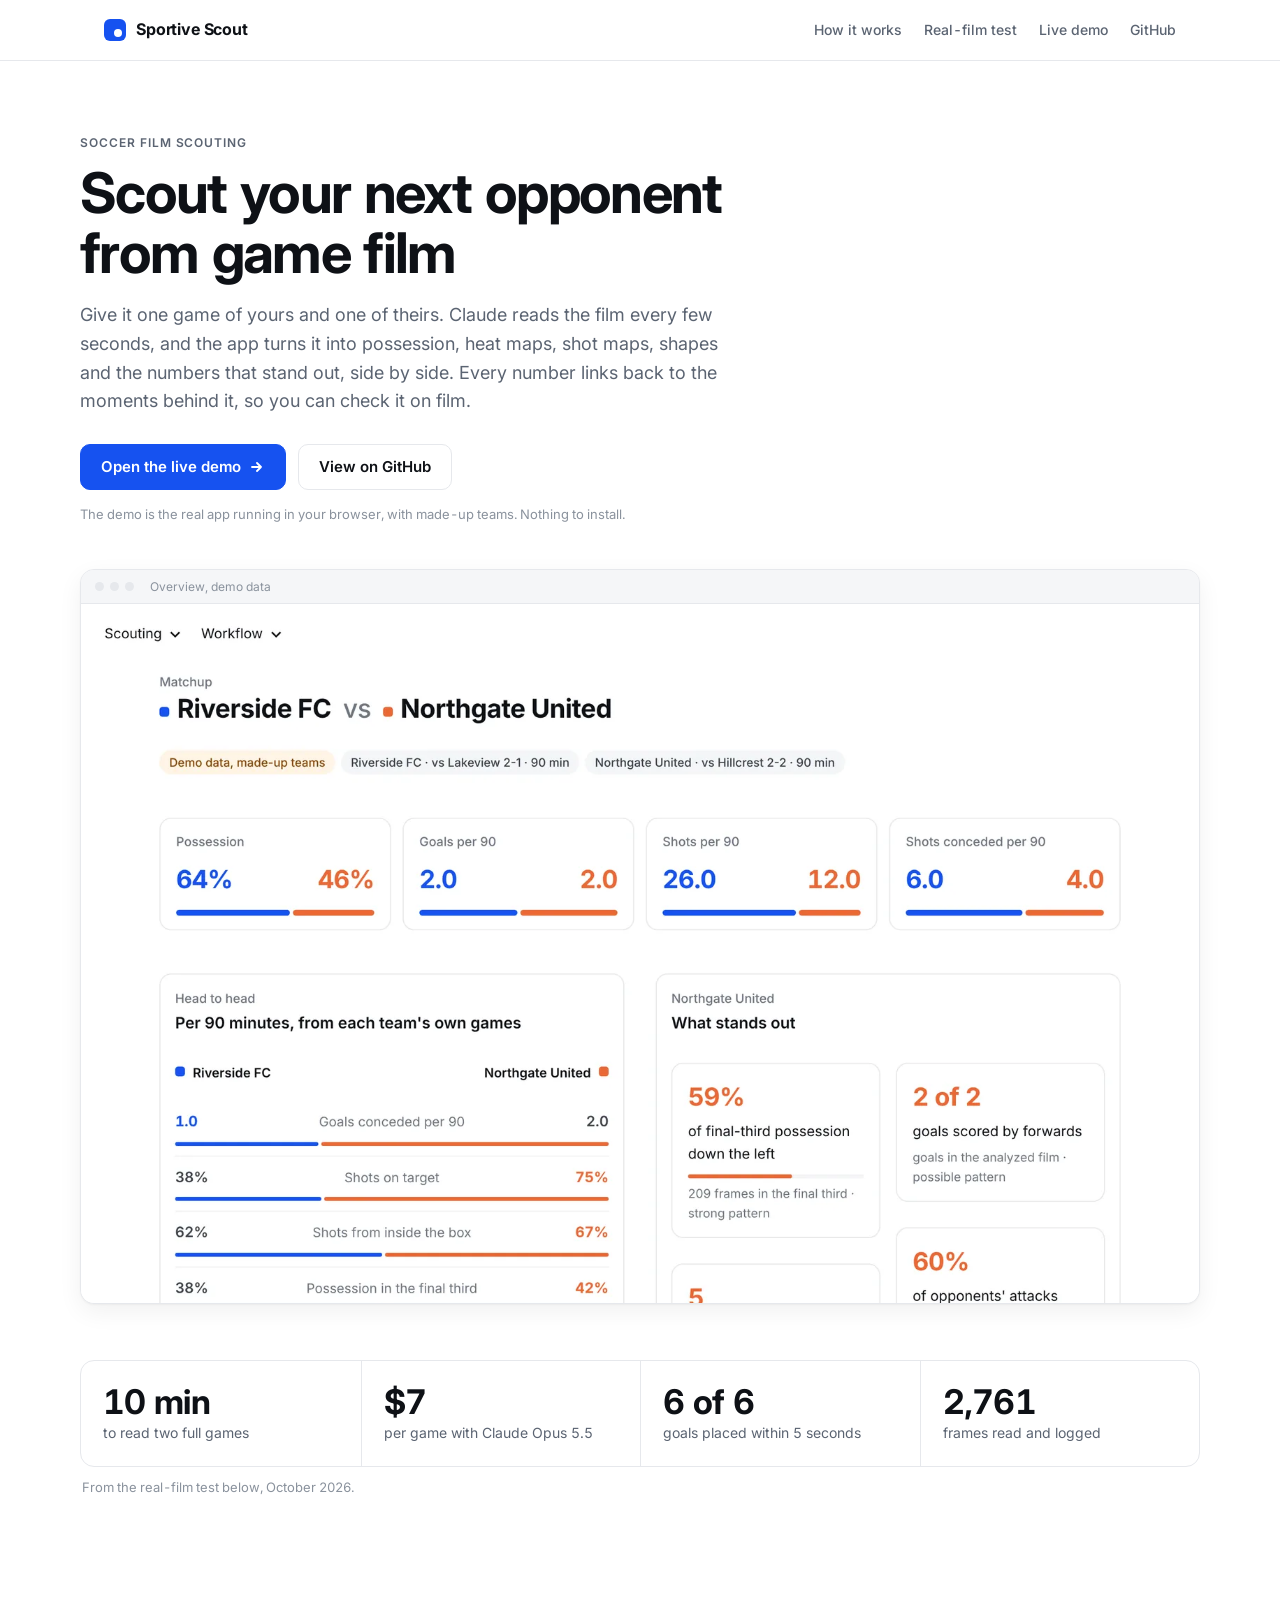
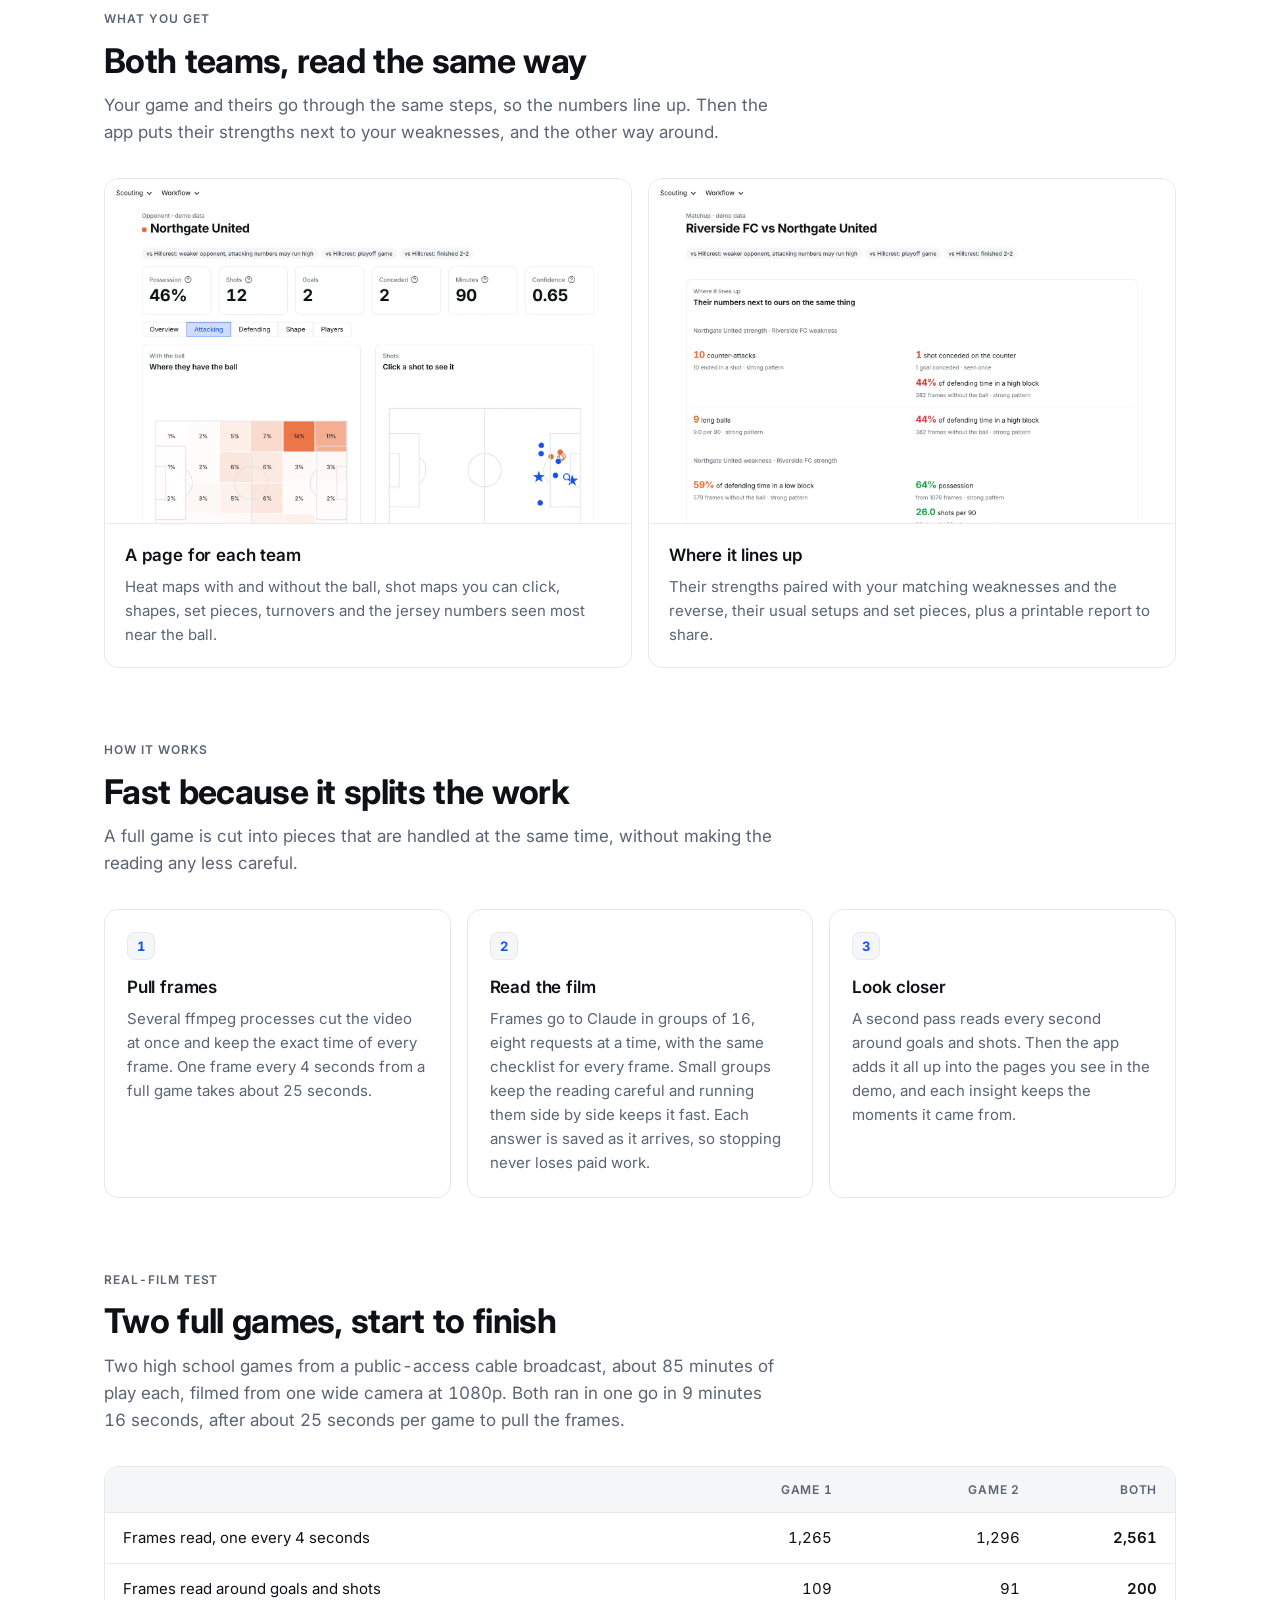
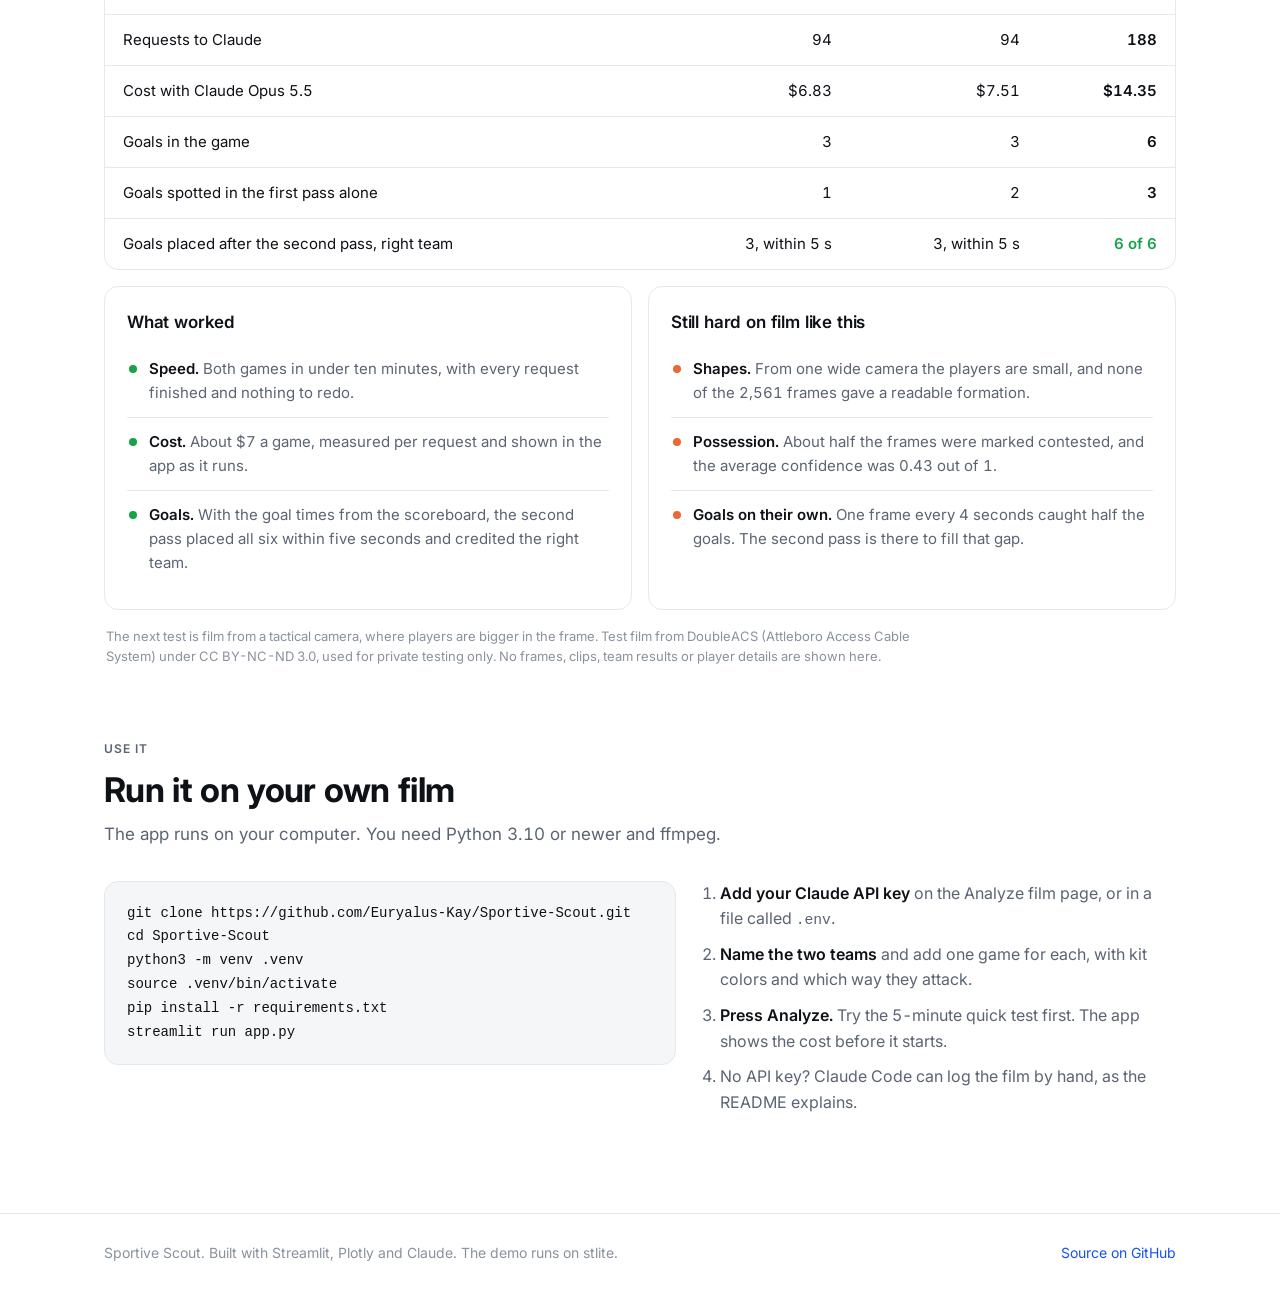
==== website/index.html @ 44b33cec "Website with a live in-browser demo, published to GitHub Pages - website/: landing page plus the rea" ====
<!doctype html>
<html lang="en">
<head>
  <meta charset="utf-8">
  <meta name="viewport" content="width=device-width, initial-scale=1">
  <title>Sportive Scout</title>
  <meta name="description" content="Scout your next opponent from game film. Claude reads the film, the app shows both teams side by side.">
  <link rel="icon" href="favicon.svg" type="image/svg+xml">
  <link rel="preconnect" href="https://fonts.googleapis.com">
  <link rel="preconnect" href="https://fonts.gstatic.com" crossorigin>
  <link href="https://fonts.googleapis.com/css2?family=Inter:wght@400;500;600;700&display=swap" rel="stylesheet">
  <style>
    :root {
      --bg: #ffffff; --soft: #f5f6f8; --card: #ffffff; --ink: #0e1116; --muted: #5b6472; --faint: #8a929d;
      --line: #e6e8ec; --blue: #1652f0; --blue-ink: #ffffff; --orange: #eb6834; --good: #16a34a;
      --shadow: 0 1px 2px rgba(14, 17, 22, .04), 0 8px 24px rgba(14, 17, 22, .06);
    }
    @media (prefers-color-scheme: dark) {
      :root:not([data-theme="light"]) {
        --bg: #0d1117; --soft: #141a22; --card: #121820; --ink: #e8ebef; --muted: #a2abb6; --faint: #7d8794;
        --line: #252d37; --blue: #4d7dff; --blue-ink: #ffffff; --orange: #ff8a57; --good: #34c26b;
        --shadow: 0 1px 2px rgba(0, 0, 0, .3), 0 8px 24px rgba(0, 0, 0, .35);
      }
    }
    :root[data-theme="dark"] {
      --bg: #0d1117; --soft: #141a22; --card: #121820; --ink: #e8ebef; --muted: #a2abb6; --faint: #7d8794;
      --line: #252d37; --blue: #4d7dff; --blue-ink: #ffffff; --orange: #ff8a57; --good: #34c26b;
      --shadow: 0 1px 2px rgba(0, 0, 0, .3), 0 8px 24px rgba(0, 0, 0, .35);
    }
    * { box-sizing: border-box; }
    html { -webkit-text-size-adjust: 100%; }
    body { margin: 0; background: var(--bg); color: var(--ink); font: 16px/1.6 Inter, -apple-system, BlinkMacSystemFont,
           "Segoe UI", Roboto, sans-serif; font-feature-settings: "tnum" 1; }
    a { color: var(--blue); text-decoration: none; }
    a:hover { text-decoration: underline; }
    code { font: 0.92em ui-monospace, SFMono-Regular, Menlo, Consolas, monospace; }
    .wrap { max-width: 1120px; margin: 0 auto; padding: 0 24px; }
    @media (max-width: 640px) { .wrap { padding: 0 16px; } }

    header { border-bottom: 1px solid var(--line); }
    nav { display: flex; align-items: center; justify-content: space-between; height: 60px; gap: 16px; }
    .brand { display: flex; align-items: center; gap: 10px; font-weight: 700; letter-spacing: -.01em; color: var(--ink); }
    .brand:hover { text-decoration: none; }
    .mark { width: 22px; height: 22px; border-radius: 6px; background: var(--blue); position: relative; flex: none; }
    .mark::after { content: ""; position: absolute; width: 8px; height: 8px; border-radius: 50%; background: #fff; right: 4px; bottom: 4px; }
    .links { display: flex; gap: 22px; font-size: 14px; font-weight: 500; }
    .links a { color: var(--muted); }
    .links a:hover { color: var(--ink); text-decoration: none; }
    @media (max-width: 720px) { .links .opt { display: none; } }

    .eyebrow { font-size: 12px; font-weight: 600; letter-spacing: .08em; text-transform: uppercase; color: var(--muted); margin: 0 0 12px; }
    h1 { font-size: clamp(34px, 5.2vw, 56px); line-height: 1.06; letter-spacing: -.03em; margin: 0 0 18px; font-weight: 700; max-width: 760px; }
    h2 { font-size: clamp(26px, 3.4vw, 34px); line-height: 1.15; letter-spacing: -.02em; margin: 0 0 12px; font-weight: 700; }
    h3 { font-size: 17px; letter-spacing: -.01em; margin: 0 0 6px; font-weight: 600; }
    .lede { font-size: 18px; color: var(--muted); max-width: 640px; margin: 0 0 28px; }
    .hero { padding: 72px 0 40px; }
    @media (max-width: 640px) { .hero { padding: 44px 0 28px; } .lede { font-size: 17px; } }

    .ctas { display: flex; flex-wrap: wrap; gap: 12px; align-items: center; }
    .btn { display: inline-flex; align-items: center; gap: 8px; height: 46px; padding: 0 20px; border-radius: 10px; font-weight: 600;
           font-size: 15px; border: 1px solid var(--line); color: var(--ink); background: var(--card); }
    .btn:hover { text-decoration: none; border-color: var(--faint); }
    .btn.primary { background: var(--blue); border-color: var(--blue); color: var(--blue-ink); }
    .btn.primary:hover { filter: brightness(1.08); }
    .note { font-size: 13px; color: var(--faint); margin: 14px 0 0; }

    .frame { margin-top: 44px; border: 1px solid var(--line); border-radius: 14px; overflow: hidden; background: var(--card); box-shadow: var(--shadow); }
    .frame .bar { display: flex; align-items: center; gap: 6px; height: 34px; padding: 0 14px; border-bottom: 1px solid var(--line); background: var(--soft); }
    .frame .bar i { width: 9px; height: 9px; border-radius: 50%; background: var(--line); display: block; }
    .frame .bar span { margin-left: 10px; font-size: 12px; color: var(--faint); }
    .frame img { display: block; width: 100%; height: auto; aspect-ratio: 1600 / 1000; object-fit: cover; object-position: top; }

    .numbers { display: grid; grid-template-columns: repeat(4, 1fr); border: 1px solid var(--line); border-radius: 14px; margin: 56px 0 0; background: var(--card); }
    .numbers div { padding: 22px 22px 20px; border-left: 1px solid var(--line); }
    .numbers div:first-child { border-left: 0; }
    .numbers b { display: block; font-size: 34px; line-height: 1.1; letter-spacing: -.02em; font-weight: 700; }
    .numbers span { font-size: 14px; color: var(--muted); }
    @media (max-width: 760px) {
      .numbers { grid-template-columns: 1fr 1fr; }
      .numbers div:nth-child(3) { border-left: 0; }
      .numbers div:nth-child(n+3) { border-top: 1px solid var(--line); }
      .numbers b { font-size: 28px; }
    }
    .numbers-note { font-size: 13px; color: var(--faint); margin: 10px 2px 0; }

    section { padding: 72px 0 0; }
    @media (max-width: 640px) { section { padding-top: 52px; } }
    .intro { color: var(--muted); max-width: 680px; margin: 0 0 32px; font-size: 17px; }

    .grid3 { display: grid; grid-template-columns: repeat(3, 1fr); gap: 16px; }
    @media (max-width: 860px) { .grid3 { grid-template-columns: 1fr; } }
    .card { border: 1px solid var(--line); border-radius: 14px; background: var(--card); padding: 22px; }
    .card p { margin: 0; color: var(--muted); font-size: 15px; }
    .step { width: 28px; height: 28px; border-radius: 8px; background: var(--soft); border: 1px solid var(--line); display: grid;
            place-items: center; font-size: 13px; font-weight: 700; color: var(--blue); margin-bottom: 14px; }

    .shots { display: grid; grid-template-columns: 1fr 1fr; gap: 16px; }
    @media (max-width: 860px) { .shots { grid-template-columns: 1fr; } }
    .shot { border: 1px solid var(--line); border-radius: 14px; overflow: hidden; background: var(--card); }
    .shot img { display: block; width: 100%; height: auto; aspect-ratio: 1600 / 1050; object-fit: cover; object-position: top; border-bottom: 1px solid var(--line); }
    .shot div { padding: 18px 20px 20px; }
    .shot p { margin: 0; color: var(--muted); font-size: 15px; }

    .table-wrap { border: 1px solid var(--line); border-radius: 14px; overflow-x: auto; background: var(--card); }
    table { width: 100%; border-collapse: collapse; font-size: 15px; min-width: 520px; }
    th, td { padding: 13px 18px; text-align: right; border-top: 1px solid var(--line); white-space: nowrap; }
    th:first-child, td:first-child { text-align: left; white-space: normal; }
    thead th { border-top: 0; font-size: 12px; font-weight: 600; letter-spacing: .06em; text-transform: uppercase; color: var(--muted); background: var(--soft); }
    td.total { font-weight: 600; }
    .ok { color: var(--good); }

    .split { display: grid; grid-template-columns: 1fr 1fr; gap: 16px; margin-top: 16px; }
    @media (max-width: 860px) { .split { grid-template-columns: 1fr; } }
    .list { margin: 8px 0 0; padding: 0; list-style: none; }
    .list li { padding: 12px 0 12px 22px; border-top: 1px solid var(--line); position: relative; color: var(--muted); font-size: 15px; }
    .list li:first-child { border-top: 0; }
    .list li::before { content: ""; position: absolute; left: 2px; top: 20px; width: 8px; height: 8px; border-radius: 50%; }
    .list.good li::before { background: var(--good); }
    .list.bad li::before { background: var(--orange); }
    .list b { color: var(--ink); font-weight: 600; }
    .credit { font-size: 13px; color: var(--faint); margin: 16px 2px 0; max-width: 820px; }

    pre { margin: 0; padding: 20px 22px; border-radius: 14px; background: var(--soft); border: 1px solid var(--line); overflow-x: auto;
          font: 14px/1.7 ui-monospace, SFMono-Regular, Menlo, Consolas, monospace; color: var(--ink); }
    pre code { font: inherit; }
    .run { display: grid; grid-template-columns: 1.2fr 1fr; gap: 24px; align-items: start; }
    @media (max-width: 860px) { .run { grid-template-columns: 1fr; } }
    .run ol { margin: 0; padding-left: 20px; color: var(--muted); }
    .run li { margin: 0 0 10px; }
    .run li b { color: var(--ink); font-weight: 600; }

    footer { margin-top: 88px; border-top: 1px solid var(--line); padding: 28px 0 40px; font-size: 14px; color: var(--faint); }
    footer .wrap { display: flex; justify-content: space-between; gap: 16px; flex-wrap: wrap; }
  </style>
</head>
<body>
  <header>
    <div class="wrap">
      <nav>
        <a class="brand" href="./"><span class="mark"></span>Sportive Scout</a>
        <div class="links">
          <a class="opt" href="#how">How it works</a>
          <a class="opt" href="#tested">Real-film test</a>
          <a href="demo/">Live demo</a>
          <a href="https://github.com/Euryalus-Kay/Sportive-Scout">GitHub</a>
        </div>
      </nav>
    </div>
  </header>

  <main>
    <div class="wrap hero">
      <p class="eyebrow">Soccer film scouting</p>
      <h1>Scout your next opponent from game film</h1>
      <p class="lede">Give it one game of yours and one of theirs. Claude reads the film every few seconds, and the app turns it
        into possession, heat maps, shot maps, shapes and the numbers that stand out, side by side. Every number links back
        to the moments behind it, so you can check it on film.</p>
      <div class="ctas">
        <a class="btn primary" href="demo/">Open the live demo
          <svg width="16" height="16" viewBox="0 0 16 16" fill="none" aria-hidden="true"><path d="M3 8h9m-4-4 4 4-4 4" stroke="currentColor" stroke-width="1.8" stroke-linecap="round" stroke-linejoin="round"/></svg></a>
        <a class="btn" href="https://github.com/Euryalus-Kay/Sportive-Scout">View on GitHub</a>
      </div>
      <p class="note">The demo is the real app running in your browser, with made-up teams. Nothing to install.</p>

      <div class="frame">
        <div class="bar"><i></i><i></i><i></i><span>Overview, demo data</span></div>
        <img src="img/overview.webp" width="1600" height="1000" alt="The Overview page comparing two made-up teams on possession, goals and shots, with a head-to-head table, standout numbers, a momentum chart and a formation">
      </div>

      <div class="numbers" aria-label="Results from the real-film test">
        <div><b>10 min</b><span>to read two full games</span></div>
        <div><b>$7</b><span>per game with Claude Opus 5.5</span></div>
        <div><b>6 of 6</b><span>goals placed within 5 seconds</span></div>
        <div><b>2,761</b><span>frames read and logged</span></div>
      </div>
      <p class="numbers-note">From the real-film test below, October 2026.</p>
    </div>

    <section>
      <div class="wrap">
        <p class="eyebrow">What you get</p>
        <h2>Both teams, read the same way</h2>
        <p class="intro">Your game and theirs go through the same steps, so the numbers line up. Then the app puts their
          strengths next to your weaknesses, and the other way around.</p>
        <div class="shots">
          <div class="shot">
            <img src="img/attacking.webp" width="1600" height="1050" loading="lazy" alt="A team page with possession, shots and goals, a heat map of where the team has the ball and a shot map">
            <div><h3>A page for each team</h3>
              <p>Heat maps with and without the ball, shot maps you can click, shapes, set pieces, turnovers and the
                jersey numbers seen most near the ball.</p></div>
          </div>
          <div class="shot">
            <img src="img/matchup.webp" width="1600" height="1050" loading="lazy" alt="The Matchup page pairing one team's strengths with the other team's weaknesses">
            <div><h3>Where it lines up</h3>
              <p>Their strengths paired with your matching weaknesses and the reverse, their usual setups and set pieces,
                plus a printable report to share.</p></div>
          </div>
        </div>
      </div>
    </section>

    <section id="how">
      <div class="wrap">
        <p class="eyebrow">How it works</p>
        <h2>Fast because it splits the work</h2>
        <p class="intro">A full game is cut into pieces that are handled at the same time, without making the reading any
          less careful.</p>
        <div class="grid3">
          <div class="card"><div class="step">1</div><h3>Pull frames</h3>
            <p>Several ffmpeg processes cut the video at once and keep the exact time of every frame. One frame every 4
              seconds from a full game takes about 25 seconds.</p></div>
          <div class="card"><div class="step">2</div><h3>Read the film</h3>
            <p>Frames go to Claude in groups of 16, eight requests at a time, with the same checklist for every frame.
              Small groups keep the reading careful and running them side by side keeps it fast. Each answer is saved as
              it arrives, so stopping never loses paid work.</p></div>
          <div class="card"><div class="step">3</div><h3>Look closer</h3>
            <p>A second pass reads every second around goals and shots. Then the app adds it all up into the pages you
              see in the demo, and each insight keeps the moments it came from.</p></div>
        </div>
      </div>
    </section>

    <section id="tested">
      <div class="wrap">
        <p class="eyebrow">Real-film test</p>
        <h2>Two full games, start to finish</h2>
        <p class="intro">Two high school games from a public-access cable broadcast, about 85 minutes of play each, filmed
          from one wide camera at 1080p. Both ran in one go in 9 minutes 16 seconds, after about 25 seconds per game to
          pull the frames.</p>
        <div class="table-wrap">
          <table>
            <thead><tr><th></th><th>Game 1</th><th>Game 2</th><th>Both</th></tr></thead>
            <tbody>
              <tr><td>Frames read, one every 4 seconds</td><td>1,265</td><td>1,296</td><td class="total">2,561</td></tr>
              <tr><td>Frames read around goals and shots</td><td>109</td><td>91</td><td class="total">200</td></tr>
              <tr><td>Requests to Claude</td><td>94</td><td>94</td><td class="total">188</td></tr>
              <tr><td>Cost with Claude Opus 5.5</td><td>$6.83</td><td>$7.51</td><td class="total">$14.35</td></tr>
              <tr><td>Goals in the game</td><td>3</td><td>3</td><td class="total">6</td></tr>
              <tr><td>Goals spotted in the first pass alone</td><td>1</td><td>2</td><td class="total">3</td></tr>
              <tr><td>Goals placed after the second pass, right team</td><td>3, within 5 s</td><td>3, within 5 s</td><td class="total ok">6 of 6</td></tr>
            </tbody>
          </table>
        </div>
        <div class="split">
          <div class="card">
            <h3>What worked</h3>
            <ul class="list good">
              <li><b>Speed.</b> Both games in under ten minutes, with every request finished and nothing to redo.</li>
              <li><b>Cost.</b> About $7 a game, measured per request and shown in the app as it runs.</li>
              <li><b>Goals.</b> With the goal times from the scoreboard, the second pass placed all six within five seconds and credited the right team.</li>
            </ul>
          </div>
          <div class="card">
            <h3>Still hard on film like this</h3>
            <ul class="list bad">
              <li><b>Shapes.</b> From one wide camera the players are small, and none of the 2,561 frames gave a readable formation.</li>
              <li><b>Possession.</b> About half the frames were marked contested, and the average confidence was 0.43 out of 1.</li>
              <li><b>Goals on their own.</b> One frame every 4 seconds caught half the goals. The second pass is there to fill that gap.</li>
            </ul>
          </div>
        </div>
        <p class="credit">The next test is film from a tactical camera, where players are bigger in the frame. Test film from
          DoubleACS (Attleboro Access Cable System) under CC BY-NC-ND 3.0, used for private testing only. No frames, clips,
          team results or player details are shown here.</p>
      </div>
    </section>

    <section id="run">
      <div class="wrap">
        <p class="eyebrow">Use it</p>
        <h2>Run it on your own film</h2>
        <p class="intro">The app runs on your computer. You need Python 3.10 or newer and ffmpeg.</p>
        <div class="run">
          <pre><code>git clone https://github.com/Euryalus-Kay/Sportive-Scout.git
cd Sportive-Scout
python3 -m venv .venv
source .venv/bin/activate
pip install -r requirements.txt
streamlit run app.py</code></pre>
          <ol>
            <li><b>Add your Claude API key</b> on the Analyze film page, or in a file called <code>.env</code>.</li>
            <li><b>Name the two teams</b> and add one game for each, with kit colors and which way they attack.</li>
            <li><b>Press Analyze.</b> Try the 5-minute quick test first. The app shows the cost before it starts.</li>
            <li>No API key? Claude Code can log the film by hand, as the README explains.</li>
          </ol>
        </div>
      </div>
    </section>
  </main>

  <footer>
    <div class="wrap">
      <span>Sportive Scout. Built with Streamlit, Plotly and Claude. The demo runs on stlite.</span>
      <a href="https://github.com/Euryalus-Kay/Sportive-Scout">Source on GitHub</a>
    </div>
  </footer>
</body>
</html>
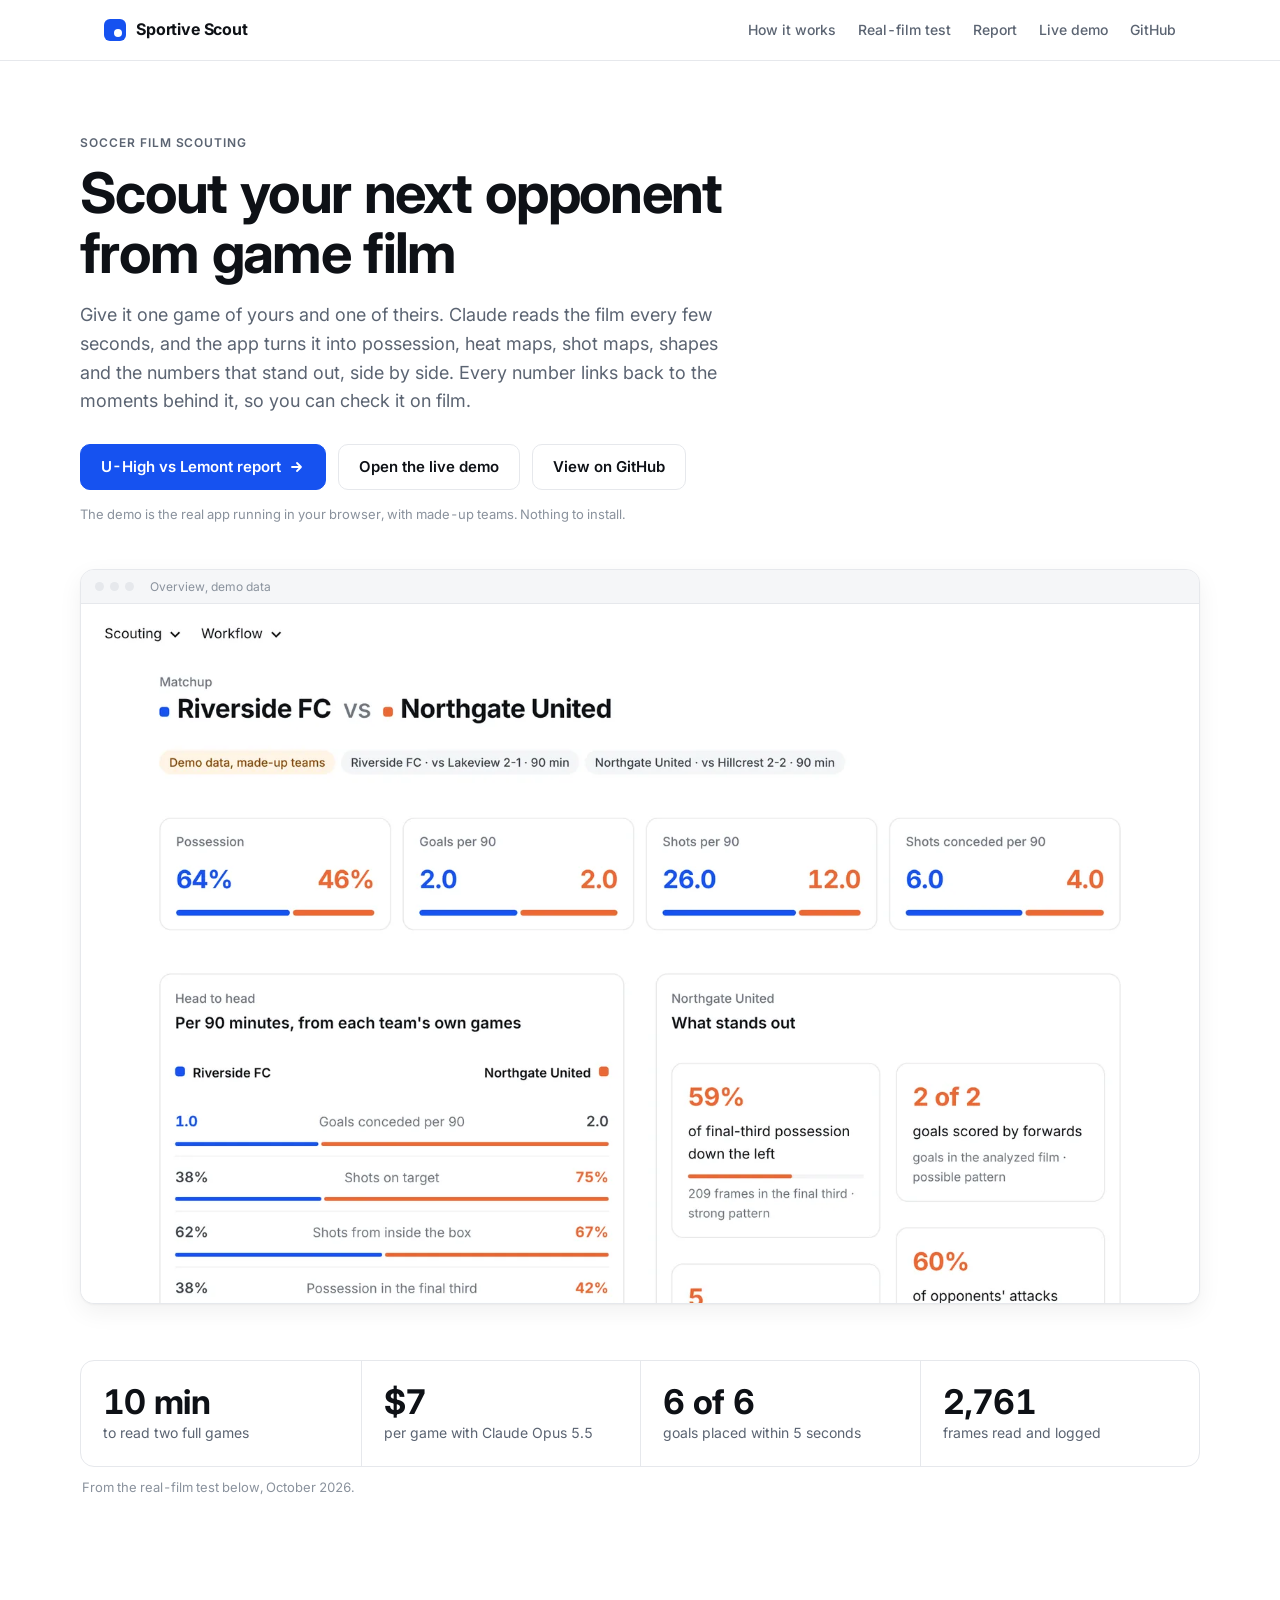
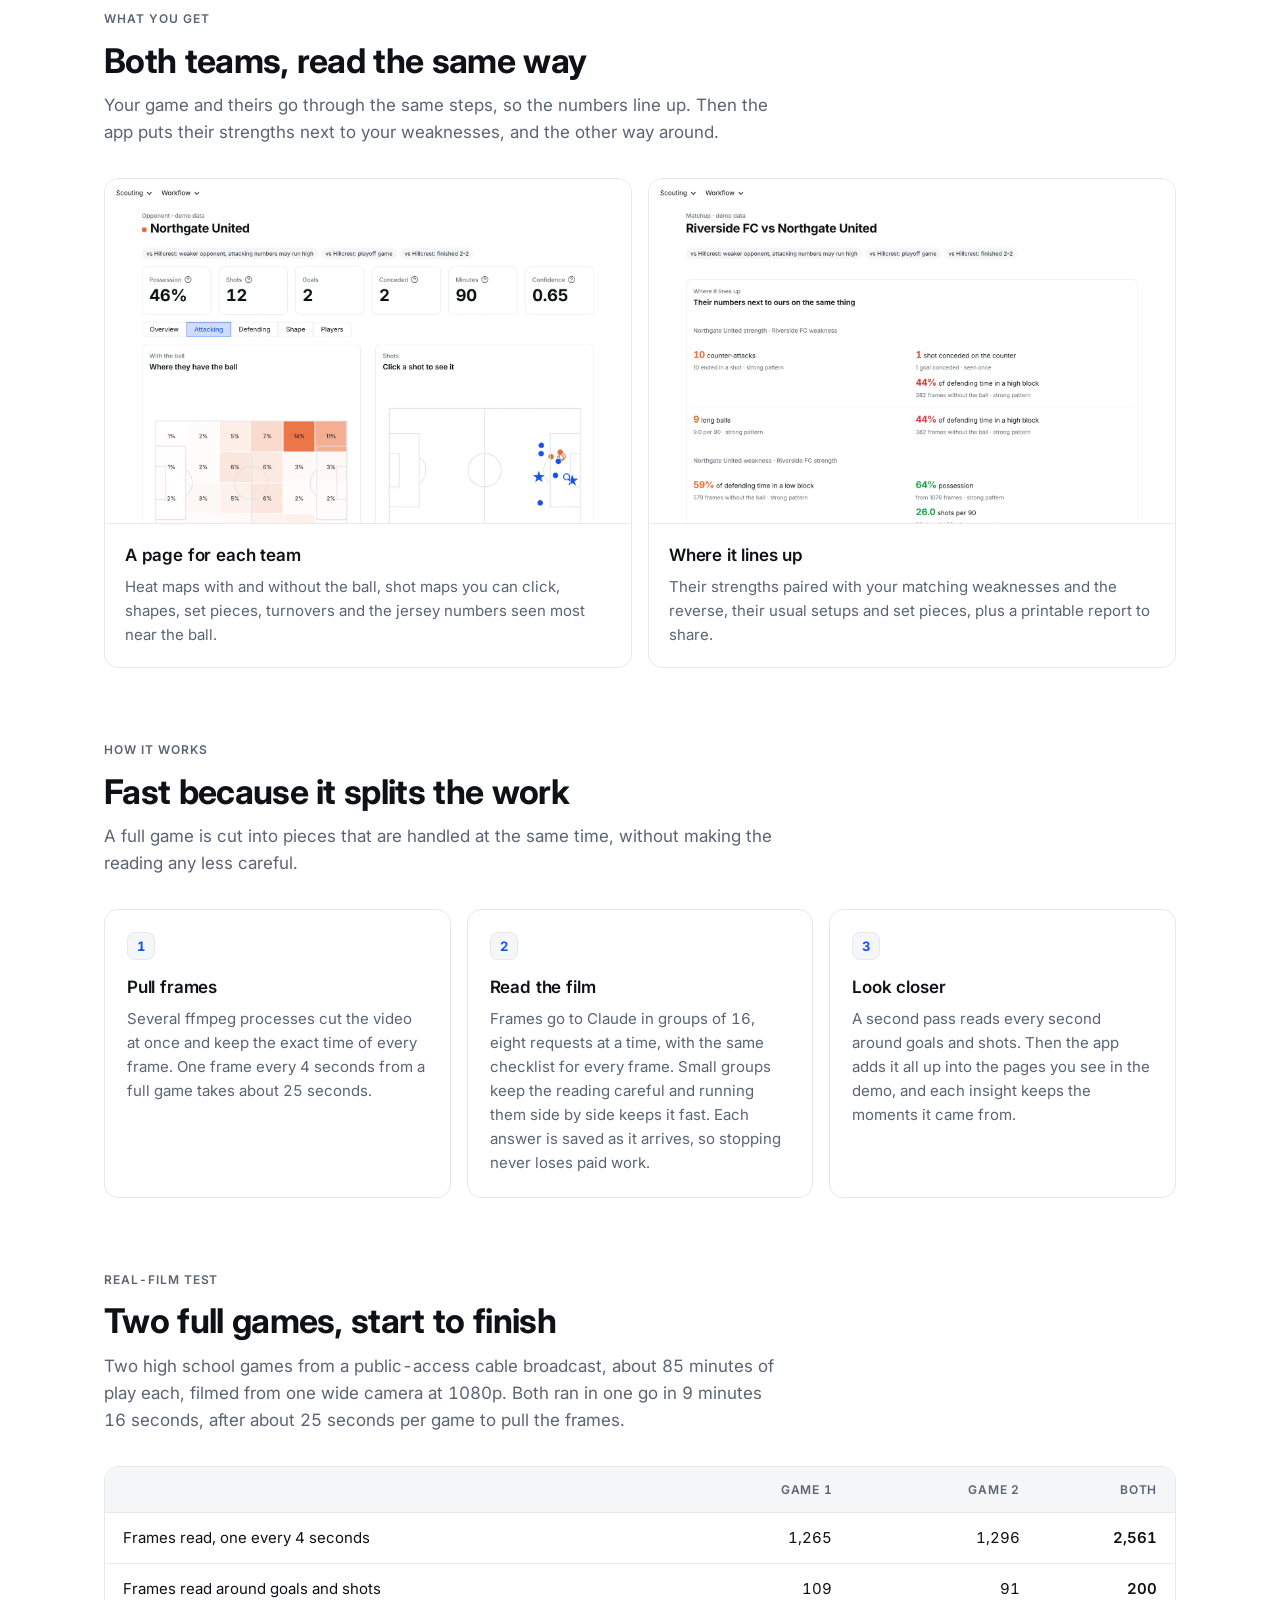
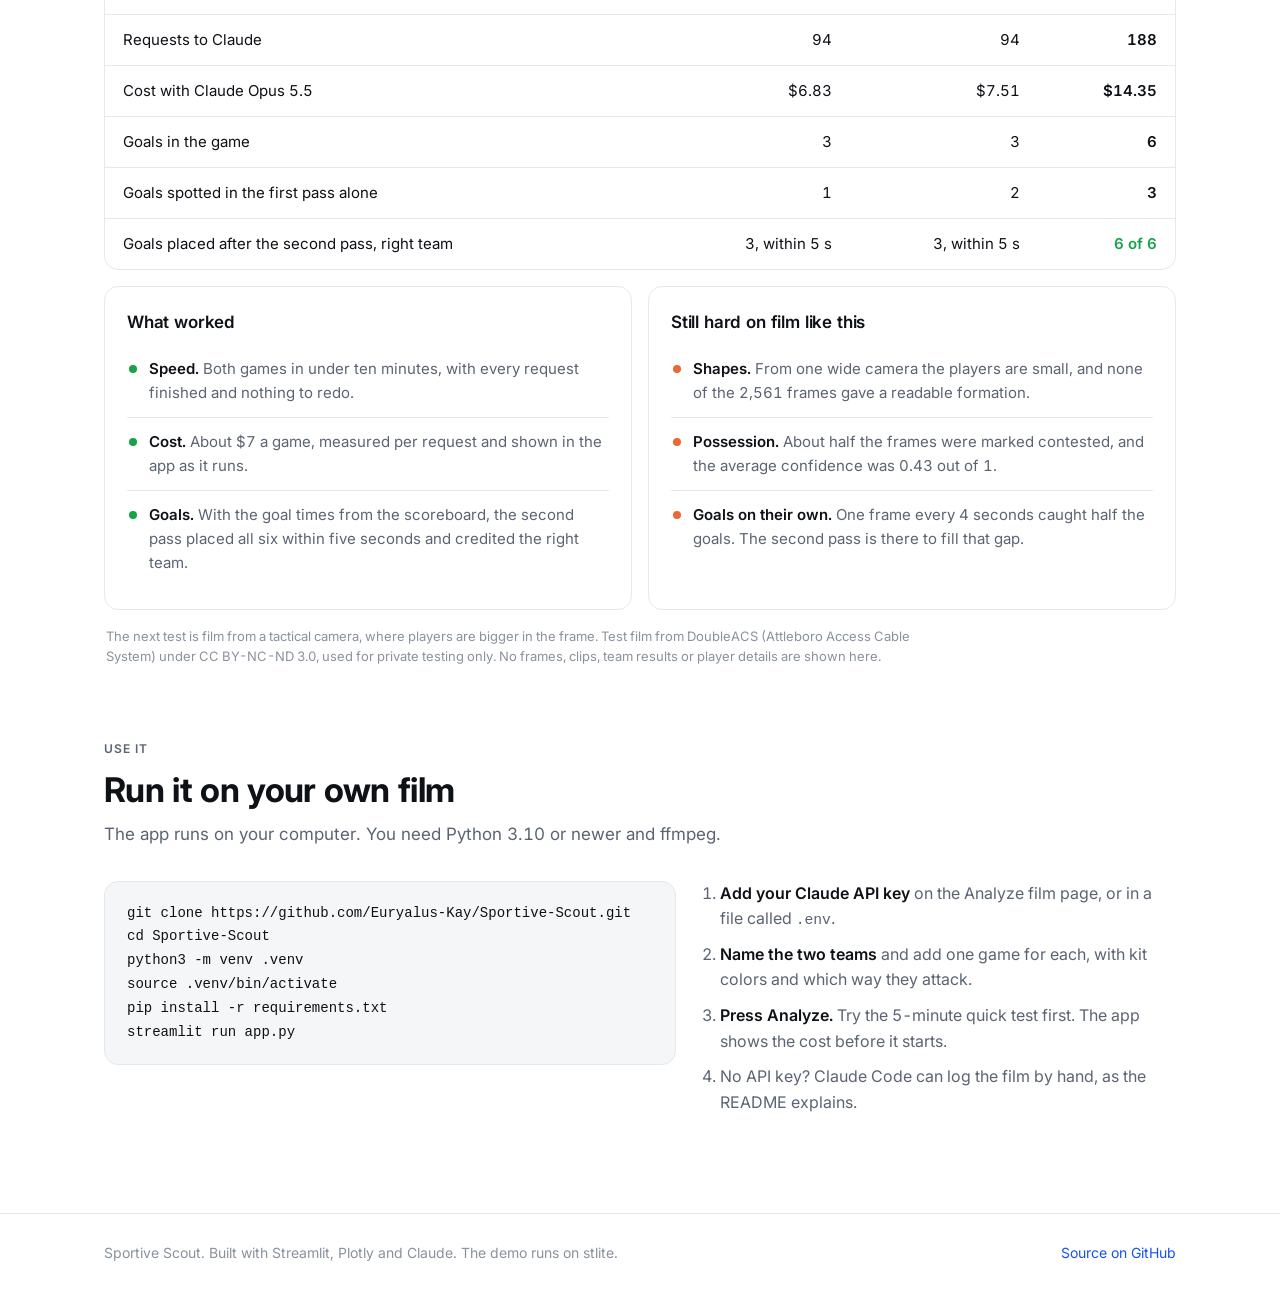
==== commit fd9ba3a8: "Game report site: U-High vs Lemont with every moment, clip and chart website/build_game.py turns a f" ====
--- a/website/index.html
+++ b/website/index.html
@@ -141,6 +141,7 @@
         <div class="links">
           <a class="opt" href="#how">How it works</a>
           <a class="opt" href="#tested">Real-film test</a>
+          <a href="games/u-high-vs-lemont/">Report</a>
           <a href="demo/">Live demo</a>
           <a href="https://github.com/Euryalus-Kay/Sportive-Scout">GitHub</a>
         </div>
@@ -156,8 +157,9 @@
         into possession, heat maps, shot maps, shapes and the numbers that stand out, side by side. Every number links back
         to the moments behind it, so you can check it on film.</p>
       <div class="ctas">
-        <a class="btn primary" href="demo/">Open the live demo
+        <a class="btn primary" href="games/u-high-vs-lemont/">U-High vs Lemont report
           <svg width="16" height="16" viewBox="0 0 16 16" fill="none" aria-hidden="true"><path d="M3 8h9m-4-4 4 4-4 4" stroke="currentColor" stroke-width="1.8" stroke-linecap="round" stroke-linejoin="round"/></svg></a>
+        <a class="btn" href="demo/">Open the live demo</a>
         <a class="btn" href="https://github.com/Euryalus-Kay/Sportive-Scout">View on GitHub</a>
       </div>
       <p class="note">The demo is the real app running in your browser, with made-up teams. Nothing to install.</p>
